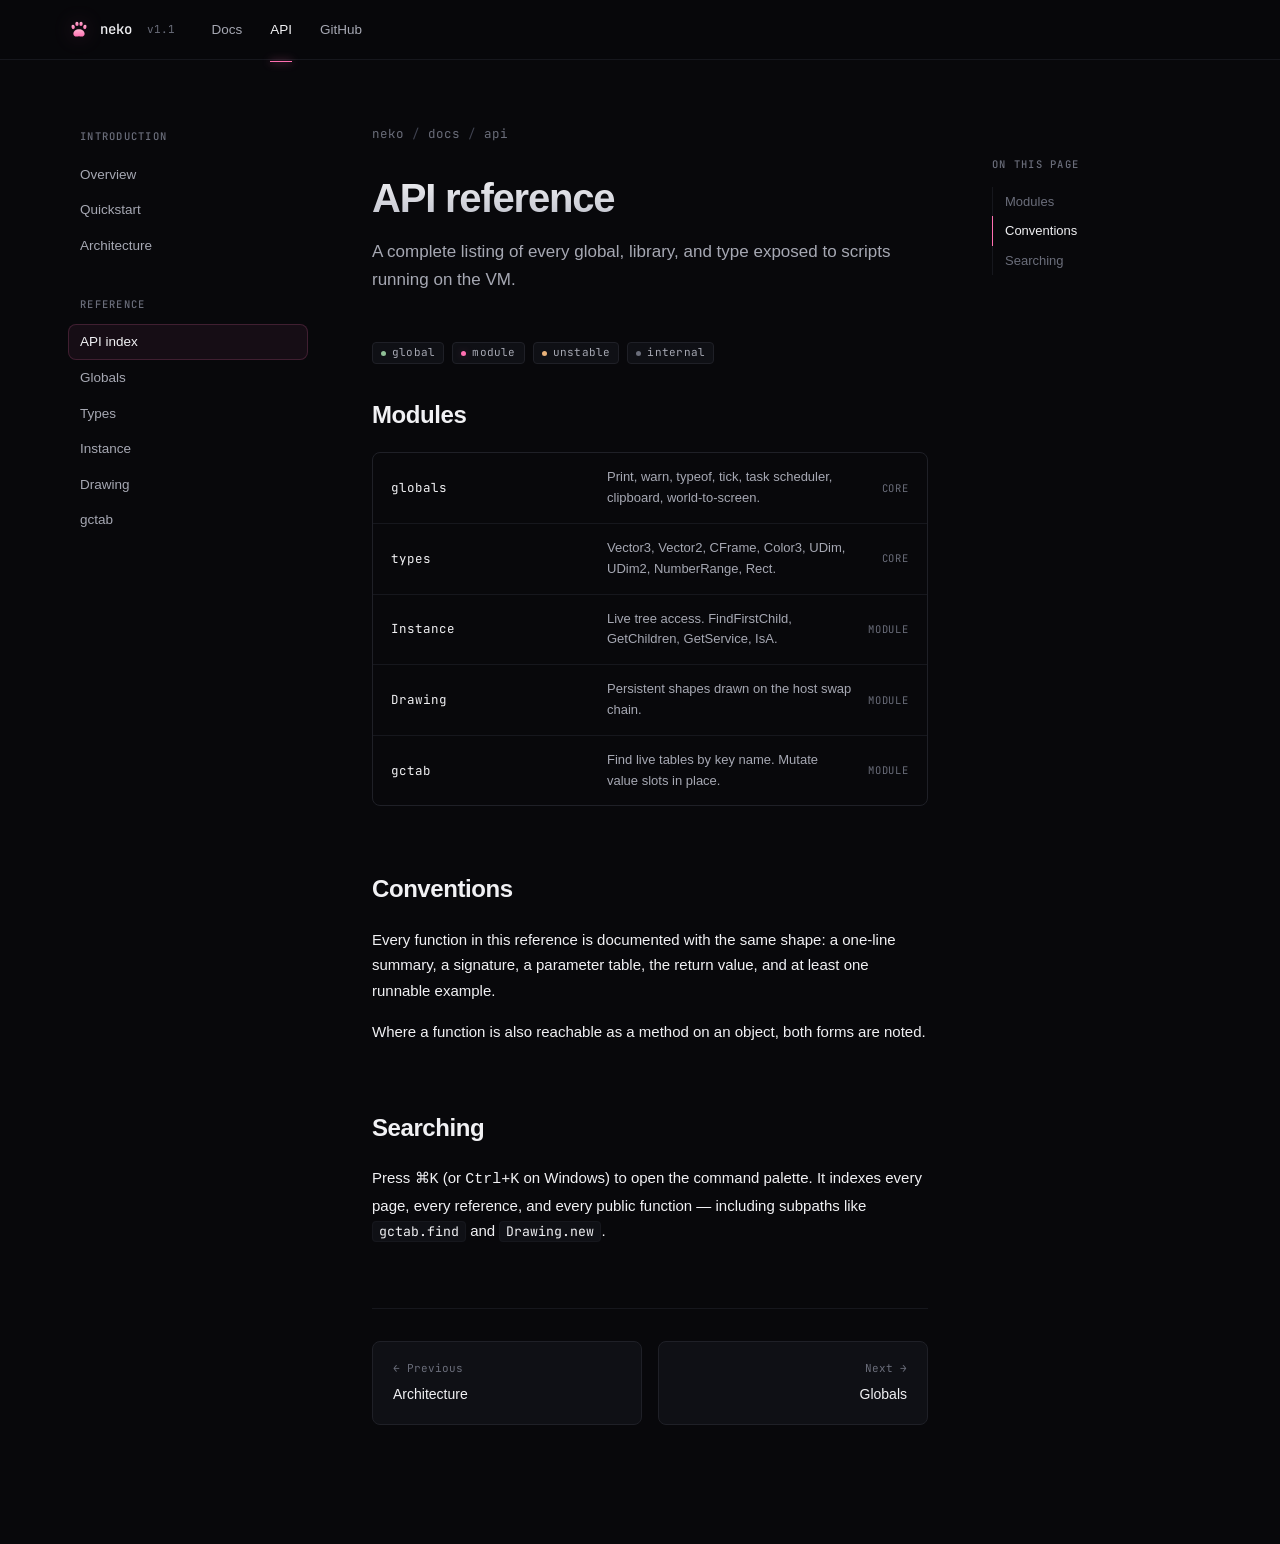
==== docs/api/index.html @ 0f7bbc66 "Add files via upload" ====
<!doctype html>
<html lang="en">
<head>
<meta charset="utf-8">
<meta name="viewport" content="width=device-width, initial-scale=1">
<title>API Reference — neko</title>
<link rel="icon" type="image/svg+xml" href="../../assets/img/logo.svg">
<link rel="preconnect" href="https://rsms.me/">
<link rel="preconnect" href="https://fonts.gstatic.com" crossorigin>
<link rel="stylesheet" href="../../assets/css/main.css">
<link rel="stylesheet" href="../../assets/css/docs.css">
<script>window.__BASE__ = '../../';</script>
<script src="../../assets/js/main.js" defer></script>
</head>
<body>

<header class="site">
    <div class="container row">
        <a class="brand" href="../../index.html">
            <img class="mark" src="../../assets/img/logo.svg" alt="">
            <span>neko</span>
            <span class="ver">v1.1</span>
        </a>
        <nav class="top">
            <a href="../index.html">Docs</a>
            <a href="index.html" class="active">API</a>            <a href="https://github.com" target="_blank" rel="noopener">GitHub</a>
        </nav>    </div>
</header>

<div class="docs-shell">
    <aside class="sidenav">
        <div class="group">
            <span class="group-title">Introduction</span>
            <a href="../index.html">Overview</a>            <a href="../quickstart.html">Quickstart</a>
            <a href="../concepts.html">Architecture</a>
        </div>
        <div class="group">
            <span class="group-title">Reference</span>
            <a href="index.html" class="active">API index</a>
            <a href="globals.html">Globals</a>
            <a href="types.html">Types</a>
            <a href="instance.html">Instance</a>
            <a href="drawing.html">Drawing</a>
            <a href="gctab.html">gctab</a>
        </div>    </aside>

    <main class="docs-main">
        <div class="breadcrumb">
            <a href="../../index.html">neko</a>
            <span class="sep">/</span>
            <a href="../index.html">docs</a>
            <span class="sep">/</span>
            <span>api</span>
        </div>

        <h1>API reference</h1>
        <p class="summary">A complete listing of every global, library, and type exposed to scripts running on the VM.</p>

        <div class="tag-row">
            <span class="tag global"><span class="dot"></span>global</span>
            <span class="tag module"><span class="dot"></span>module</span>
            <span class="tag unstable"><span class="dot"></span>unstable</span>
            <span class="tag internal"><span class="dot"></span>internal</span>
        </div>

        <h2 id="modules">Modules</h2>

        <div class="api-list">
            <a href="globals.html">
                <code>globals</code>
                <span class="desc">Print, warn, typeof, tick, task scheduler, clipboard, world-to-screen.</span>
                <span class="kind-tag">core</span>
            </a>
            <a href="types.html">
                <code>types</code>
                <span class="desc">Vector3, Vector2, CFrame, Color3, UDim, UDim2, NumberRange, Rect.</span>
                <span class="kind-tag">core</span>
            </a>
            <a href="instance.html">
                <code>Instance</code>
                <span class="desc">Live tree access. FindFirstChild, GetChildren, GetService, IsA.</span>
                <span class="kind-tag">module</span>
            </a>
            <a href="drawing.html">
                <code>Drawing</code>
                <span class="desc">Persistent shapes drawn on the host swap chain.</span>
                <span class="kind-tag">module</span>
            </a>
            <a href="gctab.html">
                <code>gctab</code>
                <span class="desc">Find live tables by key name. Mutate value slots in place.</span>
                <span class="kind-tag">module</span>
            </a>
        </div>

        <h2 id="conventions">Conventions</h2>
        <p>Every function in this reference is documented with the same shape: a one-line summary, a signature, a parameter table, the return value, and at least one runnable example.</p>

        <p>Where a function is also reachable as a method on an object, both forms are noted.</p>

        <h2 id="search">Searching</h2>
        <p>Press <kbd>⌘K</kbd> (or <kbd>Ctrl+K</kbd> on Windows) to open the command palette. It indexes every page, every reference, and every public function — including subpaths like <code>gctab.find</code> and <code>Drawing.new</code>.</p>

        <div class="docs-foot">
            <a class="foot-link" href="../concepts.html">
                <span class="label">← Previous</span>
                <span class="title">Architecture</span>
            </a>
            <a class="foot-link next" href="globals.html">
                <span class="label">Next →</span>
                <span class="title">Globals</span>
            </a>
        </div>
    </main>

    <aside class="toc">
        <div class="label">On this page</div>
        <ul>
            <li><a href="#modules">Modules</a></li>
            <li><a href="#conventions">Conventions</a></li>
            <li><a href="#search">Searching</a></li>
        </ul>
    </aside>
</div>

</body>
</html>
---- assets/css/main.css ----
@import url('https://rsms.me/inter/inter.css');
@import url('https://fonts.googleapis.com/css2?family=JetBrains+Mono:wght@400;500;600&display=swap');

:root {
    --bg: #08080B;
    --bg-elev: #0F1015;
    --bg-card: #14151B;
    --bg-code: #050507;

    --line: #1F2027;
    --line-soft: #16171D;
    --line-bright: #2A2C36;

    --fg: #F1F1F4;
    --fg-mid: #A6A8B3;
    --fg-low: #6A6D7A;
    --fg-faint: #3F4250;

    --pink: #FF6FB1;
    --pink-dim: #E26199;
    --pink-deep: #B14573;
    --pink-glow: rgba(255, 111, 177, 0.22);
    --pink-soft: rgba(255, 111, 177, 0.10);
    --pink-line: rgba(255, 111, 177, 0.32);

    --good: #8FBF96;
    --warn: #E8B27A;
    --bad:  #DD8484;

    --c-keyword: #C8A878;
    --c-string:  #9DB97F;
    --c-number:  #82AED1;
    --c-fn:      #FFB3D1;
    --c-comment: #585d65;
    --c-punct:   #8b8f96;

    --r-1: 4px;
    --r-2: 8px;
    --r-3: 12px;
    --r-4: 18px;

    --t-fast: 140ms cubic-bezier(0.4, 0, 0.2, 1);
    --t-mid:  220ms cubic-bezier(0.4, 0, 0.2, 1);

    --content: 720px;
    --header-h: 60px;

    color-scheme: dark;
}

html, body {
    margin: 0;
    padding: 0;
    background: var(--bg);
    color: var(--fg);
    font-family: 'Inter', -apple-system, BlinkMacSystemFont, sans-serif;
    font-feature-settings: 'cv11', 'ss01', 'ss03';
    font-size: 15px;
    line-height: 1.6;
    -webkit-font-smoothing: antialiased;
    text-rendering: optimizeLegibility;
}

@supports (font-variation-settings: normal) {
    html, body { font-family: 'Inter var', sans-serif; }
}

body {
    min-height: 100vh;
    overflow-x: hidden;
}

* { box-sizing: border-box; }

::selection {
    background: var(--pink-glow);
    color: var(--fg);
}

a {
    color: var(--fg);
    text-decoration: none;
    transition: color var(--t-fast);
}

a:hover { color: var(--pink); }

button {
    font: inherit;
    color: inherit;
    background: none;
    border: 0;
    cursor: pointer;
    padding: 0;
}

img, svg { display: block; max-width: 100%; }

input, textarea {
    font: inherit;
    color: inherit;
}

.lucide {
    width: 1em;
    height: 1em;
    flex-shrink: 0;
}

.container {
    max-width: 1200px;
    margin: 0 auto;
    padding: 0 28px;
}

.eyebrow {
    display: inline-flex;
    align-items: center;
    gap: 10px;
    font-family: 'JetBrains Mono', monospace;
    font-size: 11px;
    font-weight: 500;
    letter-spacing: 0.16em;
    text-transform: uppercase;
    color: var(--fg-low);
}

.eyebrow::before {
    content: "";
    display: inline-block;
    width: 18px;
    height: 1px;
    background: var(--pink);
}

header.site {
    position: sticky;
    top: 0;
    z-index: 50;
    height: var(--header-h);
    background: rgba(8, 8, 11, 0.78);
    backdrop-filter: saturate(160%) blur(14px);
    -webkit-backdrop-filter: saturate(160%) blur(14px);
    border-bottom: 1px solid var(--line-soft);
}

.site .row {
    height: 100%;
    display: flex;
    align-items: center;
    gap: 36px;
}

.brand {
    display: flex;
    align-items: center;
    gap: 10px;
    font-family: 'JetBrains Mono', monospace;
    font-weight: 500;
    font-size: 14px;
    letter-spacing: -0.01em;
    color: var(--fg);
}

.brand:hover { color: var(--fg); }

.brand .mark {
    width: 22px;
    height: 22px;
    filter: drop-shadow(0 0 10px var(--pink-glow));
}

.brand .ver {
    font-family: 'JetBrains Mono', monospace;
    font-size: 11px;
    font-weight: 400;
    color: var(--fg-low);
    margin-left: 6px;
    letter-spacing: 0;
    border: 0;
    padding: 0;
    background: none;
}

nav.top {
    display: flex;
    align-items: center;
    gap: 28px;
    font-size: 13.5px;
}

nav.top a {
    color: var(--fg-mid);
    transition: color var(--t-fast);
    position: relative;
}

nav.top a:hover, nav.top a.active { color: var(--fg); }

nav.top a.active::after {
    content: "";
    position: absolute;
    left: 0;
    right: 0;
    bottom: -22px;
    height: 1px;
    background: var(--pink);
    box-shadow: 0 0 8px var(--pink);
}

.spacer { flex: 1; }


.btn {
    display: inline-flex;
    align-items: center;
    gap: 8px;
    height: 38px;
    padding: 0 16px;
    border-radius: var(--r-2);
    font-size: 13.5px;
    font-weight: 500;
    border: 1px solid var(--line);
    background: var(--bg-elev);
    color: var(--fg);
    transition: border-color var(--t-fast), background var(--t-fast), color var(--t-fast), transform var(--t-fast);
}

.btn .lucide { width: 14px; height: 14px; }

.btn:hover {
    border-color: var(--line-bright);
    background: var(--bg-card);
    color: var(--fg);
}

.btn.primary {
    background: linear-gradient(180deg, #FF8FC4 0%, var(--pink) 100%);
    color: #1a0512;
    border-color: var(--pink);
    box-shadow: 0 0 0 1px rgba(255, 111, 177, 0.3), 0 6px 24px -8px var(--pink-glow);
}

.btn.primary:hover {
    background: linear-gradient(180deg, #FFA3CF 0%, #FF7DBC 100%);
    color: #1a0512;
    border-color: #FF8FC4;
    transform: translateY(-1px);
}

.btn.ghost {
    background: transparent;
    border-color: var(--line);
}

.btn .arrow { transition: transform var(--t-fast); }
.btn:hover .arrow { transform: translateX(3px); }

@keyframes content-rise {
    0%   { opacity: 0; transform: translateY(14px); filter: blur(3px); }
    100% { opacity: 1; transform: translateY(0); filter: blur(0); }
}

.hero {
    padding: 144px 0 128px;
    position: relative;
    isolation: isolate;
    overflow: hidden;
    background: #050507;
}

.hero .eyebrow,
.hero h1.display,
.hero .lede,
.hero .cta-row {
    animation: content-rise 0.8s cubic-bezier(0.16, 1, 0.3, 1) backwards;
}

.hero .eyebrow    { animation-delay: 200ms; }
.hero h1.display  { animation-delay: 280ms; }
.hero .lede       { animation-delay: 380ms; }
.hero .cta-row    { animation-delay: 460ms; }

.hero .inner {
    position: relative;
    z-index: 1;
    max-width: 940px;
}

h1.display {
    font-size: clamp(44px, 6.5vw, 68px);
    line-height: 1.04;
    letter-spacing: -0.038em;
    font-weight: 600;
    margin: 20px 0 22px;
    color: var(--fg);
    background: linear-gradient(180deg, var(--fg) 0%, #BFC1CB 100%);
    -webkit-background-clip: text;
    background-clip: text;
    -webkit-text-fill-color: transparent;
    max-width: 720px;
}

h1.display .accent {
    color: var(--fg-mid);
    background: linear-gradient(180deg, var(--fg-mid) 0%, #6A6D7A 100%);
    -webkit-background-clip: text;
    background-clip: text;
    -webkit-text-fill-color: transparent;
}

.lede {
    font-size: 17px;
    line-height: 1.6;
    color: var(--fg-mid);
    max-width: 540px;
    margin: 0 0 32px;
}

.cta-row {
    display: flex;
    gap: 12px;
    flex-wrap: wrap;
    margin-bottom: 64px;
}

.spotlight-card {
    position: relative;
    isolation: isolate;
    border-radius: var(--r-3);
}

.spotlight-card::before {
    content: "";
    position: absolute;
    inset: 0;
    border-radius: inherit;
    padding: 1px;
    background: radial-gradient(
        400px circle at var(--mx, 50%) var(--my, 50%),
        var(--pink) 0%,
        rgba(255, 111, 177, 0.18) 25%,
        transparent 60%
    );
    -webkit-mask:
        linear-gradient(#000 0 0) content-box,
        linear-gradient(#000 0 0);
    -webkit-mask-composite: xor;
            mask-composite: exclude;
    opacity: 0;
    transition: opacity var(--t-mid);
    pointer-events: none;
    z-index: 1;
}

.spotlight-card:hover::before { opacity: 1; }

.spotlight-card::after {
    content: "";
    position: absolute;
    inset: 1px;
    border-radius: inherit;
    background: radial-gradient(
        400px circle at var(--mx, 50%) var(--my, 50%),
        rgba(255, 111, 177, 0.06),
        transparent 40%
    );
    opacity: 0;
    transition: opacity var(--t-mid);
    pointer-events: none;
    z-index: 0;
}

.spotlight-card:hover::after { opacity: 1; }

.code-frame {
    background: var(--bg-code);
    border: 1px solid var(--line);
    border-radius: var(--r-3);
    overflow: hidden;
    position: relative;
}

.code-frame.spotlight-card > * { position: relative; z-index: 2; }

.code-frame .frame-bar {
    display: flex;
    align-items: center;
    justify-content: space-between;
    padding: 10px 14px 10px 16px;
    border-bottom: 1px solid var(--line-soft);
    background: var(--bg-elev);
}

.code-frame .lang {
    font-family: 'JetBrains Mono', monospace;
    font-size: 11px;
    color: var(--fg-low);
    text-transform: uppercase;
    letter-spacing: 0.1em;
    display: inline-flex;
    align-items: center;
    gap: 8px;
}

.code-frame .lang::before {
    content: "";
    width: 6px;
    height: 6px;
    border-radius: 50%;
    background: var(--pink);
    box-shadow: 0 0 6px var(--pink-glow);
}

.code-frame .frame-actions {
    display: flex;
    align-items: center;
    gap: 8px;
}

.copy-btn {
    color: var(--fg-low);
    padding: 4px 8px;
    border-radius: 4px;
    font-size: 11px;
    font-family: 'JetBrains Mono', monospace;
    transition: background var(--t-fast), color var(--t-fast);
    display: inline-flex;
    align-items: center;
    gap: 6px;
}

.copy-btn:hover {
    background: var(--bg-card);
    color: var(--fg);
}

.copy-btn.done { color: var(--pink); }

.copy-btn .lucide { width: 12px; height: 12px; }

pre.code {
    margin: 0;
    padding: 22px 24px;
    font-family: 'JetBrains Mono', monospace;
    font-size: 13px;
    line-height: 1.65;
    color: var(--fg);
    overflow-x: auto;
    white-space: pre;
    tab-size: 4;
    counter-reset: line;
}

pre.code .ln {
    display: inline-block;
    width: 22px;
    color: var(--fg-faint);
    text-align: right;
    margin-right: 22px;
    user-select: none;
}

.tk-keyword { color: var(--c-keyword); }
.tk-string  { color: var(--c-string); }
.tk-number  { color: var(--c-number); }
.tk-fn      { color: var(--c-fn); }
.tk-comment { color: var(--c-comment); font-style: italic; }
.tk-punct   { color: var(--c-punct); }

.terminal {
    background: var(--bg-code);
    border: 1px solid var(--line);
    border-radius: var(--r-3);
    overflow: hidden;
}

.terminal .frame-bar { background: var(--bg-elev); }

.term-body {
    padding: 18px 22px;
    font-family: 'JetBrains Mono', monospace;
    font-size: 12.5px;
    line-height: 1.75;
    color: var(--fg-mid);
    white-space: pre-wrap;
}

.term-body .out { color: var(--fg); }
.term-body .ok { color: var(--pink); }
.term-body .dim { color: var(--fg-low); }

section.section {
    padding: 120px 0;
    border-top: 1px solid var(--line-soft);
    position: relative;
}

section.section .head {
    margin-bottom: 64px;
    max-width: 720px;
}

section.section h2 {
    font-size: clamp(30px, 4vw, 44px);
    line-height: 1.1;
    letter-spacing: -0.03em;
    font-weight: 600;
    margin: 12px 0 16px;
    background: linear-gradient(180deg, var(--fg) 0%, #B8BAC4 100%);
    -webkit-background-clip: text;
    background-clip: text;
    -webkit-text-fill-color: transparent;
}

section.section .head p {
    color: var(--fg-mid);
    font-size: 16.5px;
    max-width: 580px;
    margin: 0;
}

.feature-grid {
    display: grid;
    grid-template-columns: repeat(3, 1fr);
    gap: 16px;
}

.feature {
    position: relative;
    padding: 32px 28px;
    border: 1px solid var(--line);
    border-radius: var(--r-3);
    background: var(--bg-elev);
    transition: background var(--t-mid), border-color var(--t-mid);
    overflow: hidden;
}

.feature.spotlight-card:hover { border-color: transparent; }
.feature:hover { background: var(--bg-card); }

.feature .ic {
    width: 36px;
    height: 36px;
    display: flex;
    align-items: center;
    justify-content: center;
    border: 1px solid var(--line);
    border-radius: var(--r-2);
    background: var(--bg);
    color: var(--pink);
    margin-bottom: 24px;
    transition: border-color var(--t-fast), color var(--t-fast);
}

.feature:hover .ic {
    border-color: var(--pink-line);
    box-shadow: 0 0 16px -4px var(--pink-glow);
}

.feature .ic .lucide { width: 16px; height: 16px; }

.feature h3 {
    font-size: 17px;
    font-weight: 600;
    letter-spacing: -0.012em;
    margin: 0 0 10px;
    color: var(--fg);
}

.feature p {
    color: var(--fg-mid);
    font-size: 13.5px;
    line-height: 1.65;
    margin: 0 0 24px;
}

.feature .more {
    font-family: 'JetBrains Mono', monospace;
    font-size: 11.5px;
    color: var(--fg-low);
    display: inline-flex;
    align-items: center;
    gap: 6px;
    transition: color var(--t-fast), gap var(--t-fast);
}

.feature .more .lucide {
    width: 11px;
    height: 11px;
}

.feature:hover .more { color: var(--pink); gap: 9px; }

footer.site {
    padding: 56px 0 80px;
    border-top: 1px solid var(--line-soft);
    color: var(--fg-low);
    font-size: 13px;
}

footer.site .row {
    display: flex;
    gap: 32px;
    align-items: center;
    justify-content: space-between;
    flex-wrap: wrap;
}

footer.site nav { display: flex; gap: 28px; }
footer.site nav a { color: var(--fg-mid); }
footer.site nav a:hover { color: var(--pink); }
footer.site .copy { font-family: 'JetBrains Mono', monospace; font-size: 12px; }

@media (max-width: 980px) {
    .feature-grid { grid-template-columns: 1fr; }
    
@media (prefers-reduced-motion: reduce) {
    *, *::before, *::after {
        transition: none !important;
        animation: none !important;
    }
}
---- assets/css/docs.css ----
.docs-shell {
    display: grid;
    grid-template-columns: 240px minmax(0, 1fr) 220px;
    gap: 64px;
    max-width: 1200px;
    margin: 0 auto;
    padding: 0 28px;
    align-items: start;
}

aside.sidenav {
    position: sticky;
    top: calc(var(--header-h) + 32px);
    align-self: start;
    max-height: calc(100vh - var(--header-h) - 64px);
    overflow-y: auto;
    padding: 36px 0 64px;
    font-size: 13.5px;
}

aside.sidenav .group {
    margin-bottom: 32px;
}

aside.sidenav .group-title {
    display: block;
    font-family: 'JetBrains Mono', monospace;
    font-size: 10.5px;
    font-weight: 500;
    text-transform: uppercase;
    letter-spacing: 0.12em;
    color: var(--fg-low);
    margin-bottom: 12px;
    padding-left: 12px;
}

aside.sidenav a {
    display: flex;
    align-items: center;
    gap: 10px;
    padding: 7px 12px;
    border-radius: var(--r-2);
    color: var(--fg-mid);
    transition: color var(--t-fast), background var(--t-fast);
}

aside.sidenav a:hover {
    color: var(--fg);
    background: rgba(255, 255, 255, 0.025);
}

aside.sidenav a.active {
    color: var(--fg);
    background: rgba(255, 111, 177, 0.06);
    box-shadow: inset 0 0 0 1px rgba(255, 111, 177, 0.18);
    font-weight: 500;
}

aside.sidenav a .badge {
    font-family: 'JetBrains Mono', monospace;
    font-size: 10px;
    color: var(--fg-low);
    margin-left: auto;
    border: 1px solid var(--line);
    border-radius: 3px;
    padding: 0 5px;
    height: 16px;
    line-height: 14px;
}

main.docs-main {
    padding: 64px 0 120px;
    min-width: 0;
}

main.docs-main .breadcrumb {
    display: flex;
    align-items: center;
    gap: 8px;
    color: var(--fg-low);
    font-size: 12.5px;
    font-family: 'JetBrains Mono', monospace;
    margin-bottom: 32px;
}

main.docs-main .breadcrumb a { color: var(--fg-low); }
main.docs-main .breadcrumb a:hover { color: var(--pink); }
main.docs-main .breadcrumb .sep { color: var(--fg-faint); }

main.docs-main h1 {
    font-size: 40px;
    font-weight: 600;
    letter-spacing: -0.03em;
    line-height: 1.1;
    margin: 0 0 18px;
    background: linear-gradient(180deg, var(--fg) 0%, #C0C2CC 100%);
    -webkit-background-clip: text;
    background-clip: text;
    -webkit-text-fill-color: transparent;
}

main.docs-main .summary {
    font-size: 17px;
    color: var(--fg-mid);
    line-height: 1.65;
    max-width: 660px;
    margin: 0 0 48px;
}

main.docs-main h2 {
    font-size: 24px;
    font-weight: 600;
    letter-spacing: -0.018em;
    margin: 64px 0 18px;
    scroll-margin-top: calc(var(--header-h) + 32px);
}

main.docs-main h2:first-of-type { margin-top: 16px; }

main.docs-main h3 {
    font-size: 16px;
    font-weight: 600;
    letter-spacing: -0.01em;
    margin: 40px 0 14px;
    scroll-margin-top: calc(var(--header-h) + 32px);
}

main.docs-main p {
    color: var(--fg);
    line-height: 1.7;
    margin: 0 0 16px;
    max-width: 720px;
}

main.docs-main p.muted, main.docs-main .muted {
    color: var(--fg-mid);
}

main.docs-main code {
    font-family: 'JetBrains Mono', monospace;
    font-size: 0.88em;
    background: var(--bg-elev);
    border: 1px solid var(--line-soft);
    border-radius: 4px;
    padding: 1px 6px;
    color: var(--fg);
}

main.docs-main pre.code code {
    background: none;
    border: 0;
    padding: 0;
    font-size: inherit;
}

main.docs-main ul, main.docs-main ol {
    padding-left: 22px;
    margin: 0 0 20px;
}

main.docs-main li {
    line-height: 1.7;
    margin-bottom: 6px;
}

main.docs-main li::marker {
    color: var(--fg-faint);
}

main.docs-main a.inline {
    color: var(--pink);
    border-bottom: 1px dashed var(--pink-line);
    transition: border-color var(--t-fast);
}

main.docs-main a.inline:hover {
    border-bottom-color: var(--pink);
}

main.docs-main blockquote {
    margin: 28px 0;
    padding: 18px 22px;
    border-left: 2px solid var(--pink);
    background: var(--pink-soft);
    border-radius: 0 var(--r-2) var(--r-2) 0;
    color: var(--fg);
    font-size: 14px;
}

main.docs-main blockquote p { margin: 0; }
main.docs-main blockquote .label {
    display: block;
    font-family: 'JetBrains Mono', monospace;
    font-size: 11px;
    text-transform: uppercase;
    letter-spacing: 0.1em;
    color: var(--pink);
    margin-bottom: 6px;
}

.callout {
    display: flex;
    gap: 14px;
    margin: 28px 0;
    padding: 18px 20px;
    border: 1px solid var(--line);
    border-radius: var(--r-2);
    background: var(--bg-elev);
    font-size: 14px;
    position: relative;
    overflow: hidden;
}

.callout::before {
    content: "";
    position: absolute;
    left: 0;
    top: 0;
    bottom: 0;
    width: 2px;
    background: var(--pink);
    opacity: 0.7;
}

.callout .lucide {
    width: 16px;
    height: 16px;
    flex-shrink: 0;
    margin-top: 3px;
    color: var(--pink);
}

.callout.warn::before { background: var(--warn); }
.callout.warn .lucide { color: var(--warn); }
.callout.danger::before { background: var(--bad); }
.callout.danger .lucide { color: var(--bad); }

.callout .body { color: var(--fg); }
.callout p { margin: 0; }
.callout p + p { margin-top: 8px; }
.callout .title { font-weight: 600; margin-bottom: 4px; }

main.docs-main .code-frame { margin: 16px 0 24px; }

table.params {
    width: 100%;
    border-collapse: collapse;
    margin: 16px 0 24px;
    font-size: 13.5px;
}

table.params th, table.params td {
    padding: 12px 0;
    text-align: left;
    border-bottom: 1px solid var(--line-soft);
    vertical-align: top;
}

table.params th {
    font-family: 'JetBrains Mono', monospace;
    font-size: 11px;
    font-weight: 500;
    text-transform: uppercase;
    letter-spacing: 0.08em;
    color: var(--fg-low);
}

table.params th:first-child, table.params td:first-child {
    width: 28%;
}

table.params th:nth-child(2), table.params td:nth-child(2) {
    width: 24%;
    color: var(--c-keyword);
    font-family: 'JetBrains Mono', monospace;
    font-size: 12.5px;
}

table.params td {
    color: var(--fg);
}

table.params td:first-child {
    font-family: 'JetBrains Mono', monospace;
    color: var(--fg);
}

table.params td:last-child { color: var(--fg-mid); }

.signature {
    background: var(--bg-elev);
    border: 1px solid var(--line);
    border-radius: var(--r-2);
    padding: 14px 18px;
    font-family: 'JetBrains Mono', monospace;
    font-size: 13.5px;
    color: var(--fg);
    margin: 12px 0 24px;
    overflow-x: auto;
    white-space: pre;
}

.signature .ret { color: var(--c-keyword); }
.signature .name { color: var(--fg); font-weight: 500; }
.signature .arg { color: var(--c-fn); }

.tag-row {
    display: flex;
    flex-wrap: wrap;
    gap: 8px;
    margin: 0 0 32px;
}

.tag {
    display: inline-flex;
    align-items: center;
    gap: 6px;
    height: 22px;
    padding: 0 8px;
    border: 1px solid var(--line);
    border-radius: 4px;
    background: var(--bg-elev);
    color: var(--fg-mid);
    font-family: 'JetBrains Mono', monospace;
    font-size: 11px;
    letter-spacing: 0.02em;
}

.tag .dot {
    width: 5px;
    height: 5px;
    border-radius: 50%;
}

.tag.global .dot { background: var(--good); }
.tag.module .dot { background: var(--pink); box-shadow: 0 0 8px var(--pink-glow); }
.tag.unstable .dot { background: var(--warn); }
.tag.internal .dot { background: var(--fg-low); }

aside.toc {
    position: sticky;
    top: calc(var(--header-h) + 32px);
    align-self: start;
    padding: 64px 0 64px;
    font-size: 13px;
    max-height: calc(100vh - var(--header-h) - 64px);
    overflow-y: auto;
}

aside.toc .label {
    font-family: 'JetBrains Mono', monospace;
    font-size: 10.5px;
    font-weight: 500;
    text-transform: uppercase;
    letter-spacing: 0.12em;
    color: var(--fg-low);
    margin-bottom: 14px;
}

aside.toc ul {
    list-style: none;
    padding: 0;
    margin: 0;
    border-left: 1px solid var(--line-soft);
}

aside.toc li { margin: 0; }

aside.toc a {
    display: block;
    padding: 5px 12px;
    color: var(--fg-low);
    margin-left: -1px;
    border-left: 1px solid transparent;
    transition: color var(--t-fast), border-color var(--t-fast);
    line-height: 1.5;
}

aside.toc a:hover { color: var(--fg-mid); }
aside.toc a.active {
    color: var(--fg);
    border-left-color: var(--pink);
}

aside.toc li.indent a { padding-left: 24px; font-size: 12.5px; }

.docs-foot {
    display: grid;
    grid-template-columns: 1fr 1fr;
    gap: 16px;
    margin-top: 64px;
    padding-top: 32px;
    border-top: 1px solid var(--line-soft);
}

.foot-link {
    display: flex;
    flex-direction: column;
    gap: 6px;
    padding: 18px 20px;
    border: 1px solid var(--line);
    border-radius: var(--r-2);
    background: var(--bg-elev);
    transition: border-color var(--t-fast), background var(--t-fast);
}

.foot-link:hover {
    border-color: #2a2e35;
    background: var(--bg-card);
}

.foot-link .label {
    font-family: 'JetBrains Mono', monospace;
    font-size: 11px;
    color: var(--fg-low);
}

.foot-link .title {
    font-size: 14px;
    color: var(--fg);
    font-weight: 500;
}

.foot-link.next { text-align: right; align-items: flex-end; }

.docs-meta {
    display: flex;
    gap: 16px;
    margin-top: 48px;
    padding-top: 24px;
    border-top: 1px solid var(--line-soft);
    font-size: 12.5px;
    color: var(--fg-low);
}

.docs-meta a { color: var(--fg-low); }
.docs-meta a:hover { color: var(--fg-mid); }

.cards {
    display: grid;
    grid-template-columns: repeat(3, 1fr);
    gap: 16px;
    margin: 28px 0 36px;
}

.card {
    border: 1px solid var(--line);
    border-radius: var(--r-3);
    padding: 26px;
    background: var(--bg-elev);
    transition: border-color var(--t-fast), background var(--t-fast), transform var(--t-fast);
    display: flex;
    flex-direction: column;
    gap: 14px;
    position: relative;
    overflow: hidden;
}

.card:hover {
    border-color: var(--line-bright);
    background: var(--bg-card);
    transform: translateY(-2px);
}

.card .ic {
    width: 32px;
    height: 32px;
    display: flex;
    align-items: center;
    justify-content: center;
    border-radius: var(--r-2);
    background: var(--bg);
    border: 1px solid var(--line);
    color: var(--pink);
    transition: border-color var(--t-fast), box-shadow var(--t-fast);
}

.card:hover .ic {
    border-color: var(--pink-line);
    box-shadow: 0 0 16px -4px var(--pink-glow);
}

.card .ic .lucide { width: 14px; height: 14px; }

.card .title {
    font-size: 15px;
    font-weight: 600;
    color: var(--fg);
    letter-spacing: -0.012em;
}

.card .body {
    font-size: 13px;
    color: var(--fg-mid);
    line-height: 1.6;
    flex: 1;
}

.card .arrow {
    display: inline-flex;
    align-items: center;
    gap: 6px;
    font-family: 'JetBrains Mono', monospace;
    font-size: 11.5px;
    color: var(--fg-low);
    transition: color var(--t-fast), gap var(--t-fast);
}

.card .arrow .lucide { width: 11px; height: 11px; }

.card:hover .arrow { color: var(--pink); gap: 9px; }

.api-list {
    display: flex;
    flex-direction: column;
    border: 1px solid var(--line);
    border-radius: var(--r-2);
    overflow: hidden;
    margin: 16px 0 24px;
}

.api-list a {
    display: flex;
    align-items: center;
    gap: 16px;
    padding: 14px 18px;
    border-bottom: 1px solid var(--line-soft);
    transition: background var(--t-fast), color var(--t-fast);
    color: var(--fg);
}

.api-list a:last-child { border-bottom: 0; }

.api-list a:hover {
    background: var(--bg-elev);
    color: var(--fg);
}

.api-list a code {
    font-family: 'JetBrains Mono', monospace;
    font-size: 12.5px;
    color: var(--fg);
    background: none;
    border: 0;
    padding: 0;
    flex-shrink: 0;
    width: 200px;
}

.api-list a .desc {
    color: var(--fg-mid);
    font-size: 13px;
    flex: 1;
}

.api-list a .kind-tag {
    font-family: 'JetBrains Mono', monospace;
    font-size: 10.5px;
    color: var(--fg-low);
    text-transform: uppercase;
    letter-spacing: 0.08em;
}

.api-list a:hover .kind-tag { color: var(--accent); }

.changelog-entry {
    padding: 32px 0;
    border-bottom: 1px solid var(--line-soft);
}

.changelog-entry:last-child { border-bottom: 0; }

.changelog-entry .meta {
    display: flex;
    align-items: center;
    gap: 12px;
    margin-bottom: 16px;
}

.changelog-entry .ver {
    font-family: 'JetBrains Mono', monospace;
    font-size: 13px;
    font-weight: 500;
    color: var(--fg);
    background: var(--bg-elev);
    border: 1px solid var(--line);
    border-radius: var(--r-1);
    padding: 2px 8px;
}

.changelog-entry .date {
    font-family: 'JetBrains Mono', monospace;
    font-size: 12px;
    color: var(--fg-low);
}

.changelog-entry h2 {
    font-size: 20px;
    margin: 0 0 12px;
}

.changelog-entry .change-list {
    list-style: none;
    padding: 0;
    margin: 16px 0 0;
}

.changelog-entry .change-list li {
    display: flex;
    gap: 12px;
    padding: 6px 0;
    color: var(--fg-mid);
    font-size: 14px;
}

.changelog-entry .change-list .pill {
    flex-shrink: 0;
    font-family: 'JetBrains Mono', monospace;
    font-size: 10.5px;
    text-transform: uppercase;
    letter-spacing: 0.06em;
    height: 18px;
    padding: 0 6px;
    border-radius: 3px;
    background: var(--bg-elev);
    border: 1px solid var(--line);
    color: var(--fg-mid);
    align-self: flex-start;
    margin-top: 2px;
    min-width: 56px;
    text-align: center;
}

.changelog-entry .pill.add { color: var(--good); border-color: rgba(143, 191, 150, 0.3); }
.changelog-entry .pill.fix { color: var(--accent); border-color: var(--accent-line); }
.changelog-entry .pill.rm  { color: var(--bad);  border-color: rgba(221, 132, 132, 0.3); }

@media (max-width: 1100px) {
    .docs-shell { grid-template-columns: 240px minmax(0, 1fr); gap: 48px; }
    aside.toc { display: none; }
}

@media (max-width: 800px) {
    .docs-shell {
        grid-template-columns: 1fr;
        gap: 0;
    }
    aside.sidenav {
        position: static;
        max-height: none;
        padding: 24px 0 0;
        overflow: visible;
        border-bottom: 1px solid var(--line-soft);
    }
    main.docs-main { padding-top: 32px; }
    .cards { grid-template-columns: 1fr; }
    .api-list a { flex-direction: column; align-items: flex-start; gap: 6px; }
    .api-list a code { width: auto; }
}
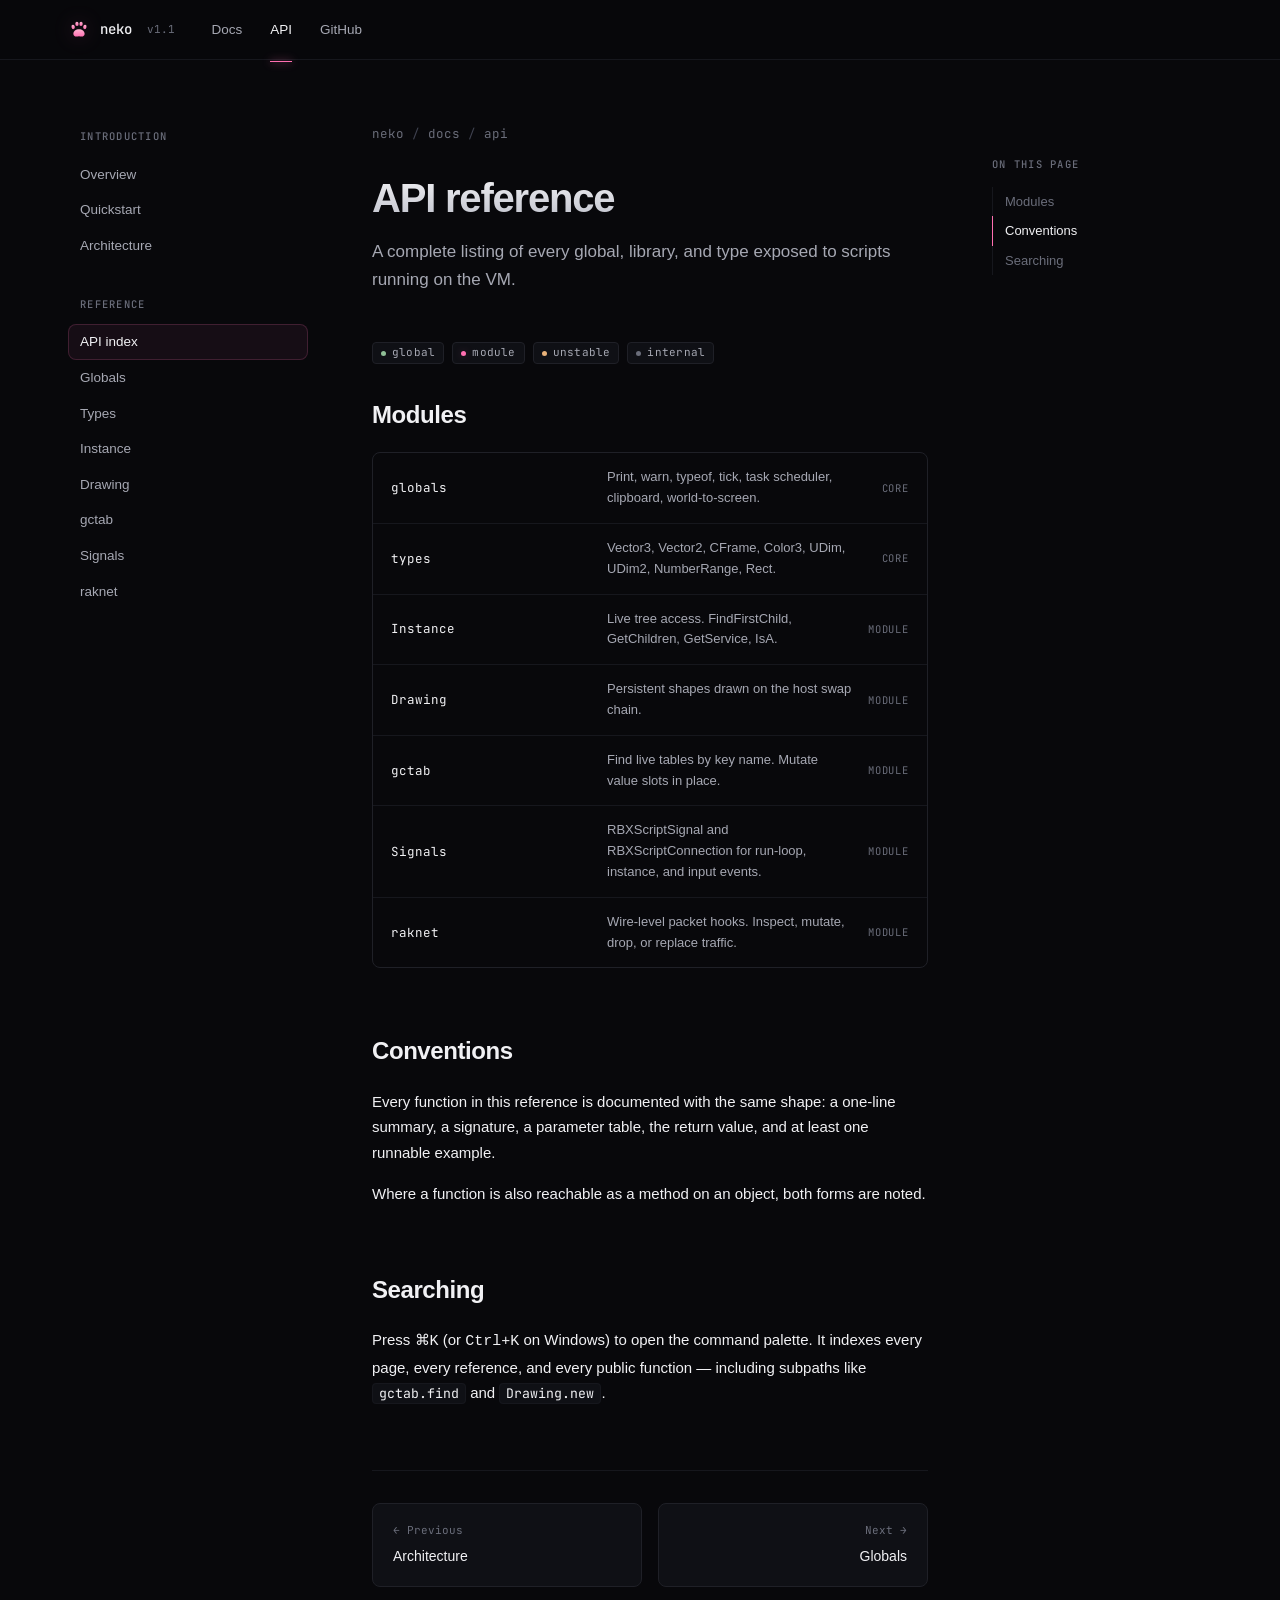
==== commit fbeb186b: "raknet n signal" ====
--- a/docs/api/index.html
+++ b/docs/api/index.html
@@ -42,6 +42,8 @@
             <a href="instance.html">Instance</a>
             <a href="drawing.html">Drawing</a>
             <a href="gctab.html">gctab</a>
+            <a href="signals.html">Signals</a>
+            <a href="raknet.html">raknet</a>
         </div>    </aside>
 
     <main class="docs-main">
@@ -91,6 +93,16 @@
                 <span class="desc">Find live tables by key name. Mutate value slots in place.</span>
                 <span class="kind-tag">module</span>
             </a>
+            <a href="signals.html">
+                <code>Signals</code>
+                <span class="desc">RBXScriptSignal and RBXScriptConnection for run-loop, instance, and input events.</span>
+                <span class="kind-tag">module</span>
+            </a>
+            <a href="raknet.html">
+                <code>raknet</code>
+                <span class="desc">Wire-level packet hooks. Inspect, mutate, drop, or replace traffic.</span>
+                <span class="kind-tag">module</span>
+            </a>
         </div>
 
         <h2 id="conventions">Conventions</h2>
